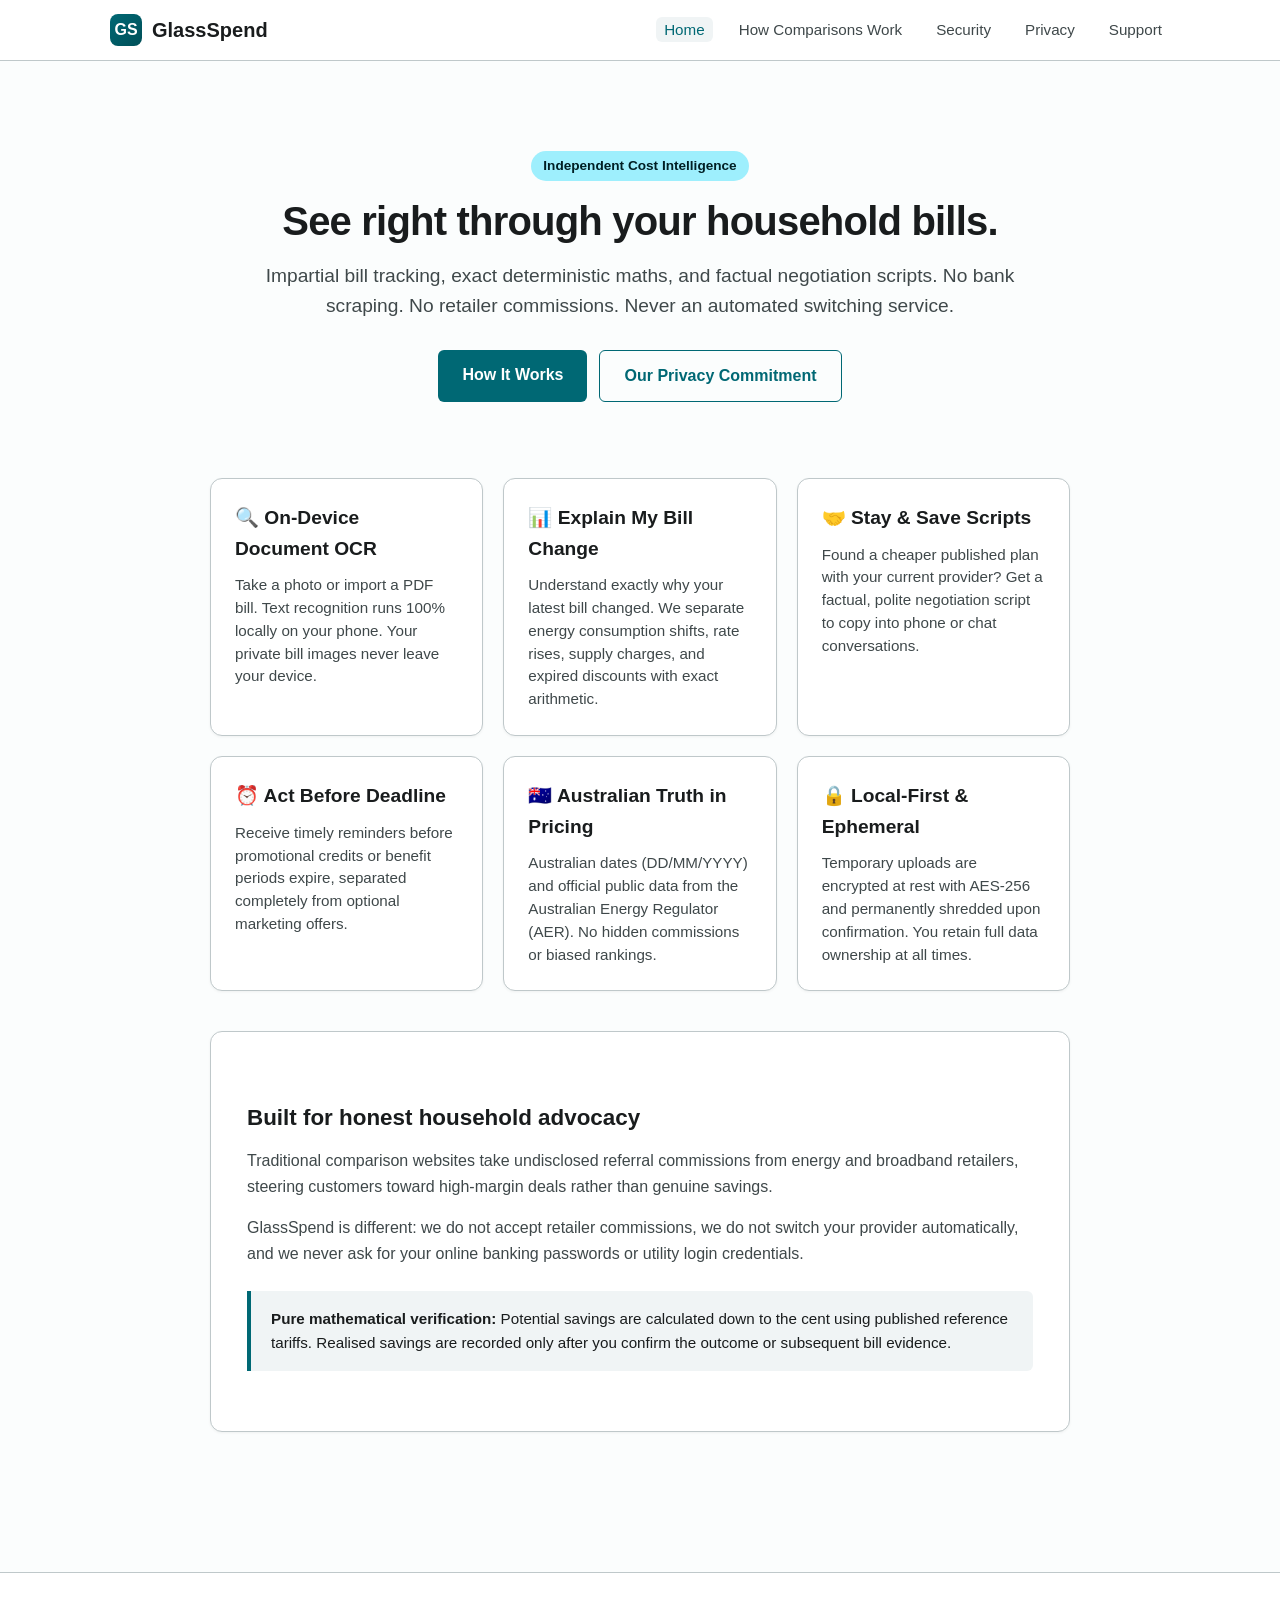
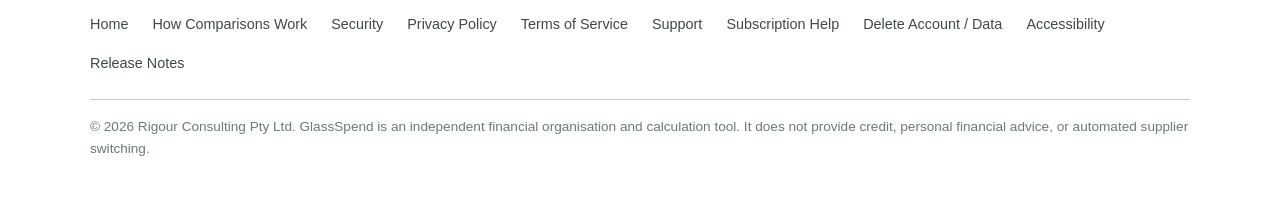
==== index.html @ 2379cb3d "feat(public): GlassSpend public information site initial deployment" ====
<!DOCTYPE html>
<html lang="en-AU">
<head>
  <meta charset="utf-8">
  <meta name="viewport" content="width=device-width, initial-scale=1.0">
  <title>GlassSpend — See right through your bills</title>
  <meta name="description" content="GlassSpend is an independent, household-first personal cost intelligence tool. Pure mathematical verification, on-device document processing, and zero retailer commissions.">
  <link rel="stylesheet" href="assets/css/style.css">
  <link rel="icon" type="image/svg+xml" href="assets/img/icon.svg">
</head>
<body>
  <header class="site-header">
    <div class="header-inner">
      <a href="index.html" class="brand-logo">
        <div class="brand-icon">GS</div>
        <span>GlassSpend</span>
      </a>
      <nav class="main-nav" aria-label="Main Navigation">
        <ul>
          <li><a href="index.html" class="active">Home</a></li>
          <li><a href="how-comparisons-work.html">How Comparisons Work</a></li>
          <li><a href="security.html">Security</a></li>
          <li><a href="privacy.html">Privacy</a></li>
          <li><a href="support.html">Support</a></li>
        </ul>
      </nav>
    </div>
  </header>

  <main class="site-main">
    <section class="hero">
      <span class="badge-tag">Independent Cost Intelligence</span>
      <h1>See right through your household bills.</h1>
      <p class="tagline">Impartial bill tracking, exact deterministic maths, and factual negotiation scripts. No bank scraping. No retailer commissions. Never an automated switching service.</p>
      <div style="display: flex; gap: 12px; justify-content: center; flex-wrap: wrap;">
        <a href="how-comparisons-work.html" class="btn">How It Works</a>
        <a href="privacy.html" class="btn btn-secondary">Our Privacy Commitment</a>
      </div>
    </section>

    <div class="cards-grid">
      <div class="card">
        <h3>🔍 On-Device Document OCR</h3>
        <p>Take a photo or import a PDF bill. Text recognition runs 100% locally on your phone. Your private bill images never leave your device.</p>
      </div>
      <div class="card">
        <h3>📊 Explain My Bill Change</h3>
        <p>Understand exactly why your latest bill changed. We separate energy consumption shifts, rate rises, supply charges, and expired discounts with exact arithmetic.</p>
      </div>
      <div class="card">
        <h3>🤝 Stay &amp; Save Scripts</h3>
        <p>Found a cheaper published plan with your current provider? Get a factual, polite negotiation script to copy into phone or chat conversations.</p>
      </div>
      <div class="card">
        <h3>⏰ Act Before Deadline</h3>
        <p>Receive timely reminders before promotional credits or benefit periods expire, separated completely from optional marketing offers.</p>
      </div>
      <div class="card">
        <h3>🇦🇺 Australian Truth in Pricing</h3>
        <p>Australian dates (DD/MM/YYYY) and official public data from the Australian Energy Regulator (AER). No hidden commissions or biased rankings.</p>
      </div>
      <div class="card">
        <h3>🔒 Local-First &amp; Ephemeral</h3>
        <p>Temporary uploads are encrypted at rest with AES-256 and permanently shredded upon confirmation. You retain full data ownership at all times.</p>
      </div>
    </div>

    <section class="content-section" style="margin-top: 40px;">
      <h2>Built for honest household advocacy</h2>
      <p>Traditional comparison websites take undisclosed referral commissions from energy and broadband retailers, steering customers toward high-margin deals rather than genuine savings.</p>
      <p>GlassSpend is different: we do not accept retailer commissions, we do not switch your provider automatically, and we never ask for your online banking passwords or utility login credentials.</p>
      <div class="callout">
        <p><strong>Pure mathematical verification:</strong> Potential savings are calculated down to the cent using published reference tariffs. Realised savings are recorded only after you confirm the outcome or subsequent bill evidence.</p>
      </div>
    </section>
  </main>

  <footer class="site-footer">
    <div class="footer-inner">
      <div class="footer-links">
        <a href="index.html">Home</a>
        <a href="how-comparisons-work.html">How Comparisons Work</a>
        <a href="security.html">Security</a>
        <a href="privacy.html">Privacy Policy</a>
        <a href="terms.html">Terms of Service</a>
        <a href="support.html">Support</a>
        <a href="subscription-help.html">Subscription Help</a>
        <a href="delete-data.html">Delete Account / Data</a>
        <a href="accessibility.html">Accessibility</a>
        <a href="release-notes.html">Release Notes</a>
      </div>
      <div class="footer-disclaimer">
        <p>&copy; 2026 Rigour Consulting Pty Ltd. GlassSpend is an independent financial organisation and calculation tool. It does not provide credit, personal financial advice, or automated supplier switching.</p>
      </div>
    </div>
  </footer>
</body>
</html>
---- assets/css/style.css ----
/* GlassSpend Public Information Site Stylesheet
   Designed for WCAG 2.1 AA accessibility, calm household finance aesthetics,
   and zero external runtime CDN dependencies.
*/

:root {
  --primary: #006874;
  --primary-hover: #004f58;
  --primary-container: #9eeffd;
  --on-primary-container: #001f24;
  --text-primary: #191c1d;
  --text-secondary: #3f484a;
  --text-tertiary: #6f797a;
  --bg-page: #fbfdfd;
  --bg-surface: #ffffff;
  --bg-subtle: #f0f4f5;
  --border-subtle: #bfc8ca;
  --border-focus: #006874;
  --success: #1b6d2e;
  --warning: #7d5700;
  --font-stack: -apple-system, BlinkMacSystemFont, "Segoe UI", Roboto, "Helvetica Neue", Arial, sans-serif;
  --radius-sm: 6px;
  --radius-md: 12px;
  --radius-lg: 16px;
  --shadow-sm: 0 1px 3px rgba(0, 0, 0, 0.05);
  --shadow-md: 0 4px 12px rgba(0, 0, 0, 0.08);
}

*, *::before, *::after {
  box-sizing: border-box;
  margin: 0;
  padding: 0;
}

body {
  font-family: var(--font-stack);
  background-color: var(--bg-page);
  color: var(--text-primary);
  line-height: 1.6;
  font-size: 16px;
  -webkit-font-smoothing: antialiased;
}

/* Header & Navigation */
header.site-header {
  background-color: var(--bg-surface);
  border-bottom: 1px solid var(--border-subtle);
  position: sticky;
  top: 0;
  z-index: 100;
}

.header-inner {
  max-width: 1100px;
  margin: 0 auto;
  padding: 14px 20px;
  display: flex;
  align-items: center;
  justify-content: space-between;
  flex-wrap: wrap;
  gap: 12px;
}

.brand-logo {
  display: flex;
  align-items: center;
  gap: 10px;
  text-decoration: none;
  color: var(--text-primary);
  font-weight: 700;
  font-size: 1.25rem;
}

.brand-icon {
  width: 32px;
  height: 32px;
  border-radius: 8px;
  background: linear-gradient(135deg, #006874, #004f58);
  display: flex;
  align-items: center;
  justify-content: center;
  color: white;
  font-weight: 800;
  font-size: 16px;
}

nav.main-nav ul {
  display: flex;
  list-style: none;
  gap: 18px;
  flex-wrap: wrap;
}

nav.main-nav a {
  text-decoration: none;
  color: var(--text-secondary);
  font-size: 0.95rem;
  font-weight: 500;
  padding: 4px 8px;
  border-radius: var(--radius-sm);
  transition: color 0.2s, background-color 0.2s;
}

nav.main-nav a:hover, nav.main-nav a.active {
  color: var(--primary);
  background-color: var(--bg-subtle);
}

/* Main Container */
main.site-main {
  max-width: 900px;
  margin: 0 auto;
  padding: 40px 20px 80px 20px;
}

/* Hero Section */
.hero {
  text-align: center;
  padding: 50px 0 40px 0;
  max-width: 760px;
  margin: 0 auto;
}

.hero h1 {
  font-size: 2.5rem;
  font-weight: 800;
  color: var(--text-primary);
  letter-spacing: -0.02em;
  line-height: 1.2;
  margin-bottom: 16px;
}

.hero p.tagline {
  font-size: 1.2rem;
  color: var(--text-secondary);
  margin-bottom: 28px;
}

.badge-tag {
  display: inline-block;
  background-color: var(--primary-container);
  color: var(--on-primary-container);
  font-size: 0.85rem;
  font-weight: 600;
  padding: 4px 12px;
  border-radius: 20px;
  margin-bottom: 16px;
}

/* Feature Cards Grid */
.cards-grid {
  display: grid;
  grid-template-columns: repeat(auto-fit, minmax(260px, 1fr));
  gap: 20px;
  margin: 36px 0;
}

.card {
  background-color: var(--bg-surface);
  border: 1px solid var(--border-subtle);
  border-radius: var(--radius-md);
  padding: 24px;
  box-shadow: var(--shadow-sm);
  transition: transform 0.2s, box-shadow 0.2s;
}

.card:hover {
  transform: translateY(-2px);
  box-shadow: var(--shadow-md);
}

.card h3 {
  font-size: 1.2rem;
  color: var(--text-primary);
  margin-bottom: 10px;
}

.card p {
  font-size: 0.95rem;
  color: var(--text-secondary);
  line-height: 1.5;
}

/* Prose & Legal Content */
.content-section {
  background-color: var(--bg-surface);
  border: 1px solid var(--border-subtle);
  border-radius: var(--radius-md);
  padding: 36px;
  box-shadow: var(--shadow-sm);
}

.content-section h1 {
  font-size: 2rem;
  margin-bottom: 12px;
}

.content-section p.subtitle {
  color: var(--text-tertiary);
  font-size: 0.95rem;
  margin-bottom: 24px;
  border-bottom: 1px solid var(--border-subtle);
  padding-bottom: 16px;
}

.content-section h2 {
  font-size: 1.4rem;
  margin-top: 32px;
  margin-bottom: 12px;
  color: var(--text-primary);
}

.content-section h3 {
  font-size: 1.15rem;
  margin-top: 20px;
  margin-bottom: 8px;
  color: var(--text-primary);
}

.content-section p, .content-section ul, .content-section ol {
  color: var(--text-secondary);
  margin-bottom: 16px;
}

.content-section ul, .content-section ol {
  padding-left: 24px;
}

.content-section li {
  margin-bottom: 6px;
}

/* Callout Box */
.callout {
  background-color: var(--bg-subtle);
  border-left: 4px solid var(--primary);
  padding: 16px 20px;
  border-radius: 0 var(--radius-sm) var(--radius-sm) 0;
  margin: 24px 0;
}

.callout p {
  margin: 0;
  color: var(--text-primary);
  font-size: 0.95rem;
}

/* Buttons */
.btn {
  display: inline-block;
  background-color: var(--primary);
  color: white;
  padding: 12px 24px;
  border-radius: var(--radius-sm);
  text-decoration: none;
  font-weight: 600;
  font-size: 1rem;
  transition: background-color 0.2s;
  border: none;
  cursor: pointer;
}

.btn:hover {
  background-color: var(--primary-hover);
}

.btn-secondary {
  background-color: transparent;
  color: var(--primary);
  border: 1px solid var(--primary);
}

.btn-secondary:hover {
  background-color: var(--bg-subtle);
}

/* Footer */
footer.site-footer {
  background-color: var(--bg-surface);
  border-top: 1px solid var(--border-subtle);
  padding: 40px 20px;
  margin-top: 60px;
}

.footer-inner {
  max-width: 1100px;
  margin: 0 auto;
  display: flex;
  flex-direction: column;
  gap: 24px;
}

.footer-links {
  display: flex;
  flex-wrap: wrap;
  gap: 16px 24px;
}

.footer-links a {
  text-decoration: none;
  color: var(--text-secondary);
  font-size: 0.9rem;
}

.footer-links a:hover {
  color: var(--primary);
}

.footer-disclaimer {
  font-size: 0.85rem;
  color: var(--text-tertiary);
  border-top: 1px solid var(--border-subtle);
  padding-top: 16px;
}

/* Responsive adjustments */
@media (max-width: 640px) {
  .hero h1 {
    font-size: 1.9rem;
  }
  .content-section {
    padding: 20px;
  }
}
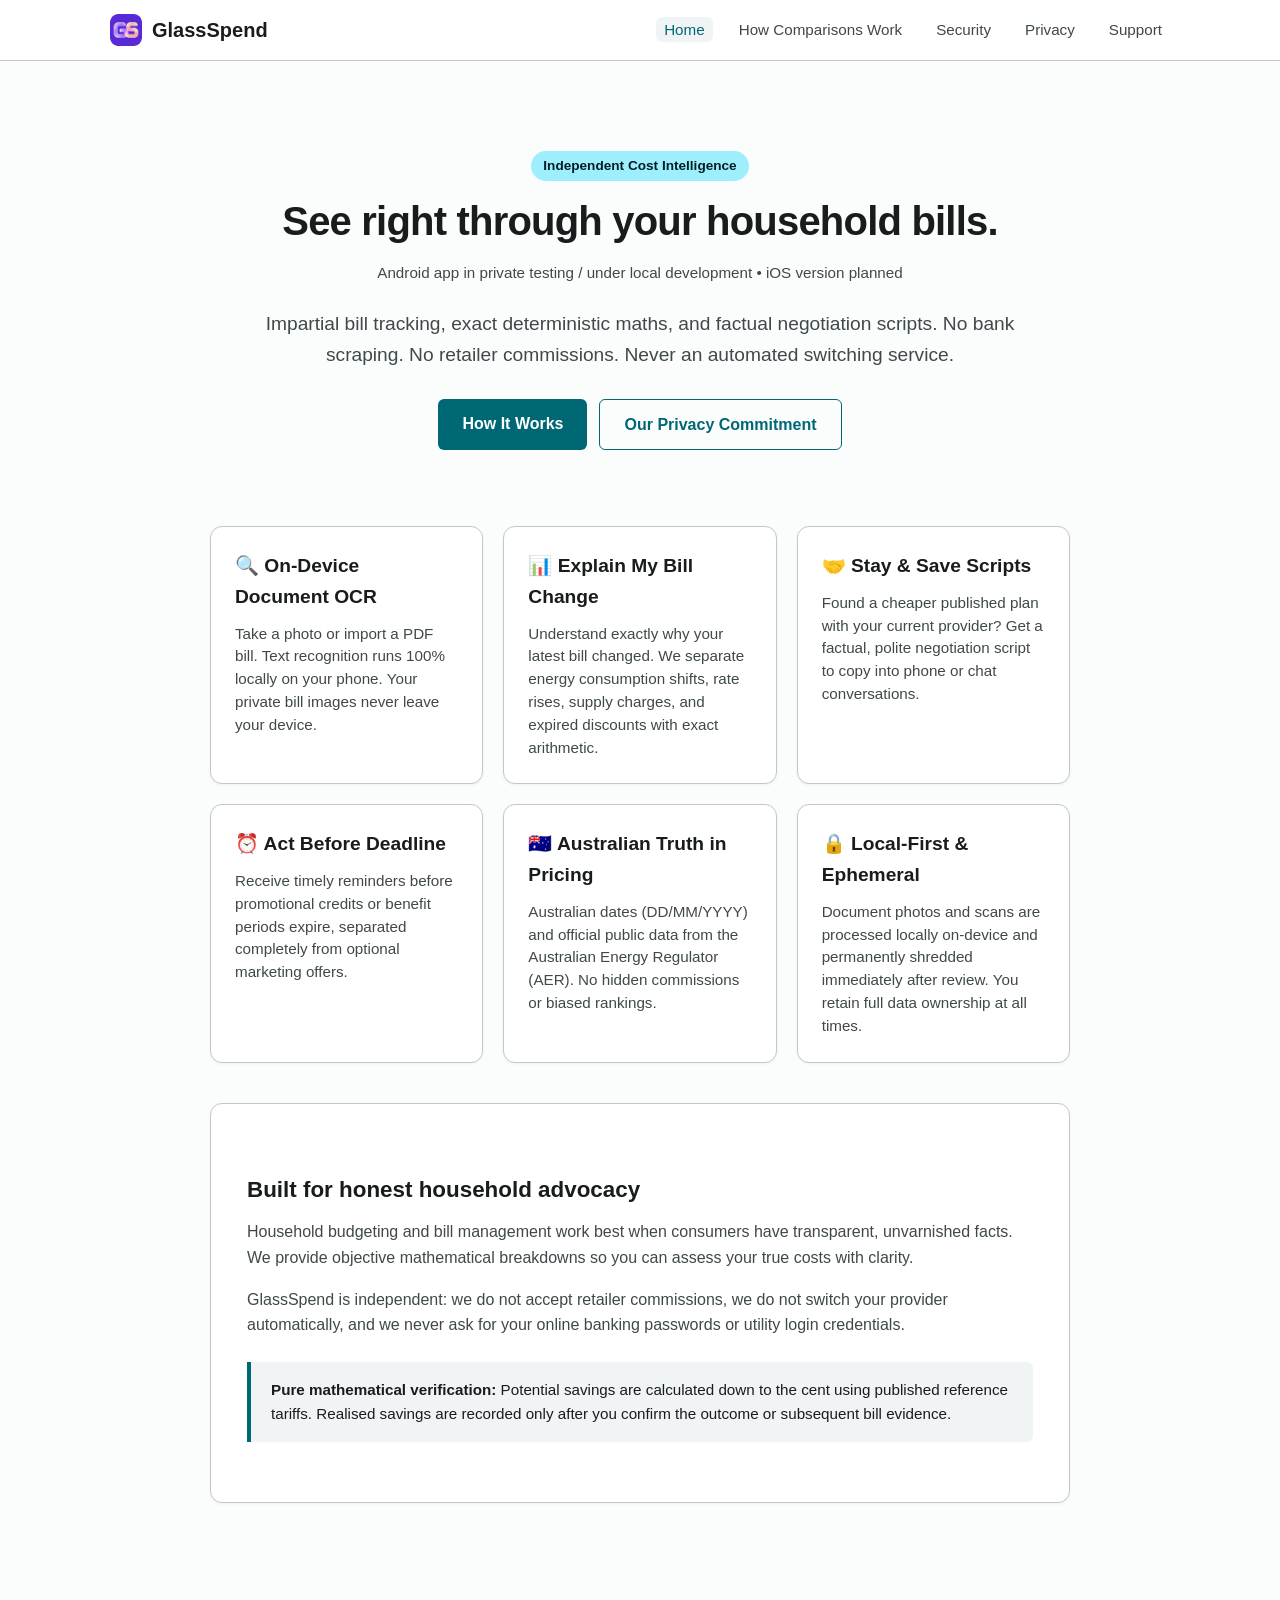
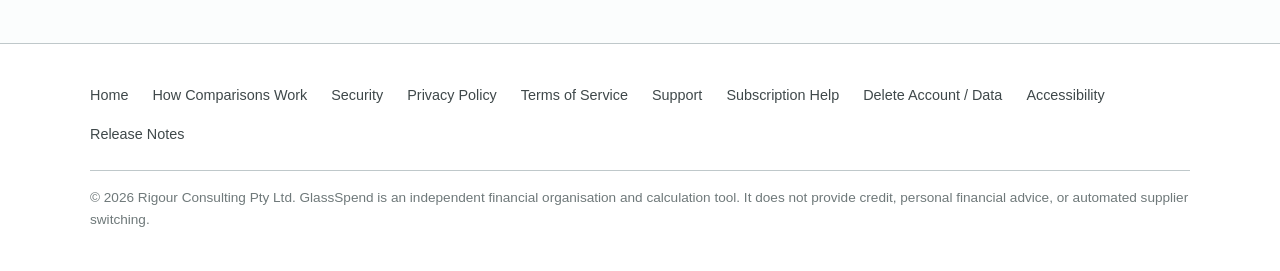
==== commit 78dbbd89: "feat(website): apply official brand icon, truth in pricing proposals, and local on-device privacy qu" ====
--- a/index.html
+++ b/index.html
@@ -12,7 +12,7 @@
   <header class="site-header">
     <div class="header-inner">
       <a href="index.html" class="brand-logo">
-        <div class="brand-icon">GS</div>
+        <img src="assets/img/glassspend_icon.png" alt="GlassSpend Logo">
         <span>GlassSpend</span>
       </a>
       <nav class="main-nav" aria-label="Main Navigation">
@@ -31,6 +31,7 @@
     <section class="hero">
       <span class="badge-tag">Independent Cost Intelligence</span>
       <h1>See right through your household bills.</h1>
+      <p class="subtitle" style="font-size: 0.95rem; color: var(--text-secondary); margin-bottom: 1.5rem;">Android app in private testing / under local development &bull; iOS version planned</p>
       <p class="tagline">Impartial bill tracking, exact deterministic maths, and factual negotiation scripts. No bank scraping. No retailer commissions. Never an automated switching service.</p>
       <div style="display: flex; gap: 12px; justify-content: center; flex-wrap: wrap;">
         <a href="how-comparisons-work.html" class="btn">How It Works</a>
@@ -61,14 +62,14 @@
       </div>
       <div class="card">
         <h3>🔒 Local-First &amp; Ephemeral</h3>
-        <p>Temporary uploads are encrypted at rest with AES-256 and permanently shredded upon confirmation. You retain full data ownership at all times.</p>
+        <p>Document photos and scans are processed locally on-device and permanently shredded immediately after review. You retain full data ownership at all times.</p>
       </div>
     </div>
 
     <section class="content-section" style="margin-top: 40px;">
       <h2>Built for honest household advocacy</h2>
-      <p>Traditional comparison websites take undisclosed referral commissions from energy and broadband retailers, steering customers toward high-margin deals rather than genuine savings.</p>
-      <p>GlassSpend is different: we do not accept retailer commissions, we do not switch your provider automatically, and we never ask for your online banking passwords or utility login credentials.</p>
+      <p>Household budgeting and bill management work best when consumers have transparent, unvarnished facts. We provide objective mathematical breakdowns so you can assess your true costs with clarity.</p>
+      <p>GlassSpend is independent: we do not accept retailer commissions, we do not switch your provider automatically, and we never ask for your online banking passwords or utility login credentials.</p>
       <div class="callout">
         <p><strong>Pure mathematical verification:</strong> Potential savings are calculated down to the cent using published reference tariffs. Realised savings are recorded only after you confirm the outcome or subsequent bill evidence.</p>
       </div>
--- a/assets/css/style.css
+++ b/assets/css/style.css
@@ -71,6 +71,13 @@
   font-size: 1.25rem;
 }
 
+.brand-logo img {
+  width: 32px;
+  height: 32px;
+  border-radius: 8px;
+  display: block;
+}
+
 .brand-icon {
   width: 32px;
   height: 32px;
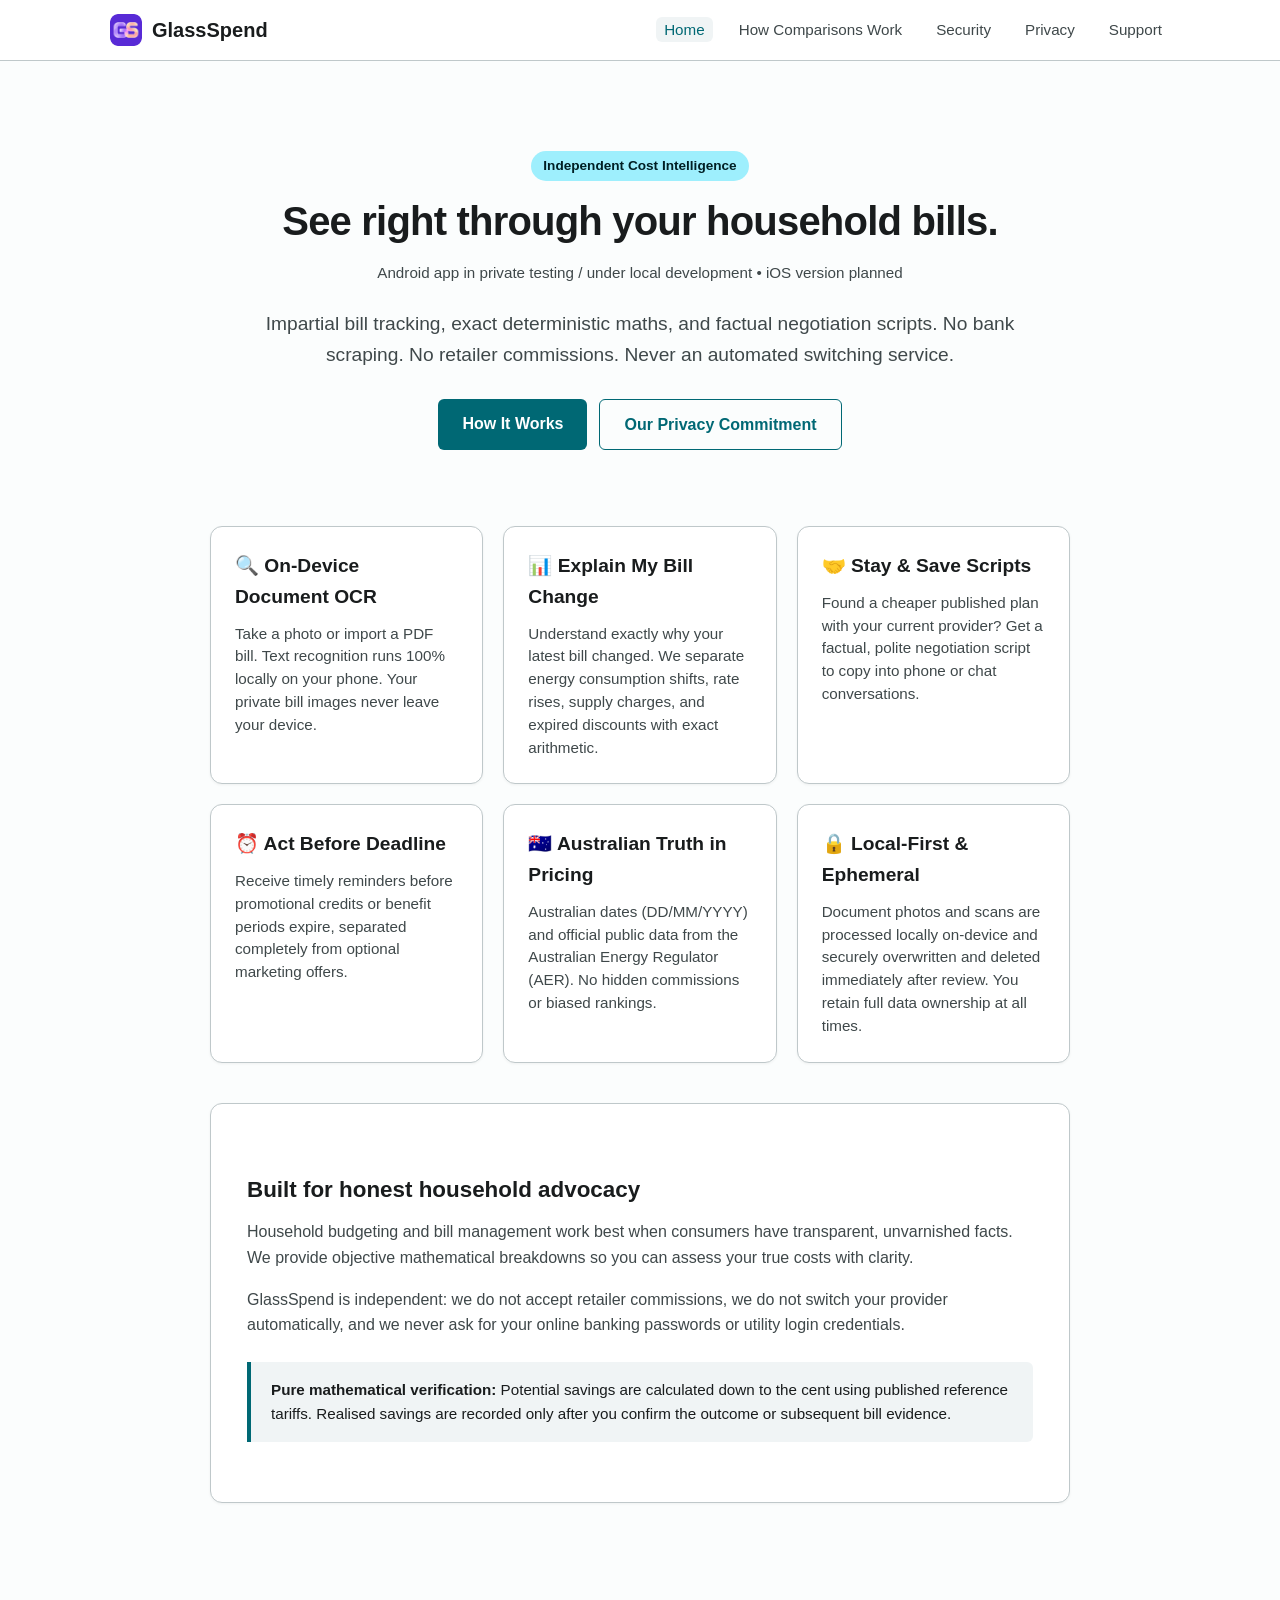
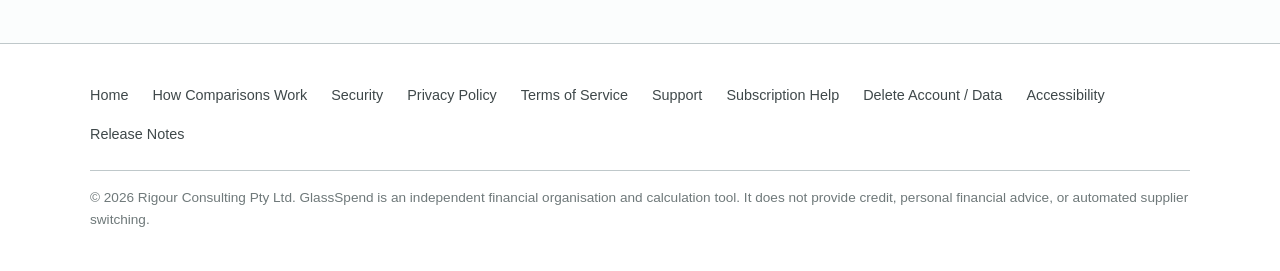
==== commit bc2e913b: "Qualify transport security and accurately describe overwrite-and-deletion routine" ====
--- a/index.html
+++ b/index.html
@@ -62,7 +62,7 @@
       </div>
       <div class="card">
         <h3>🔒 Local-First &amp; Ephemeral</h3>
-        <p>Document photos and scans are processed locally on-device and permanently shredded immediately after review. You retain full data ownership at all times.</p>
+        <p>Document photos and scans are processed locally on-device and securely overwritten and deleted immediately after review. You retain full data ownership at all times.</p>
       </div>
     </div>
 
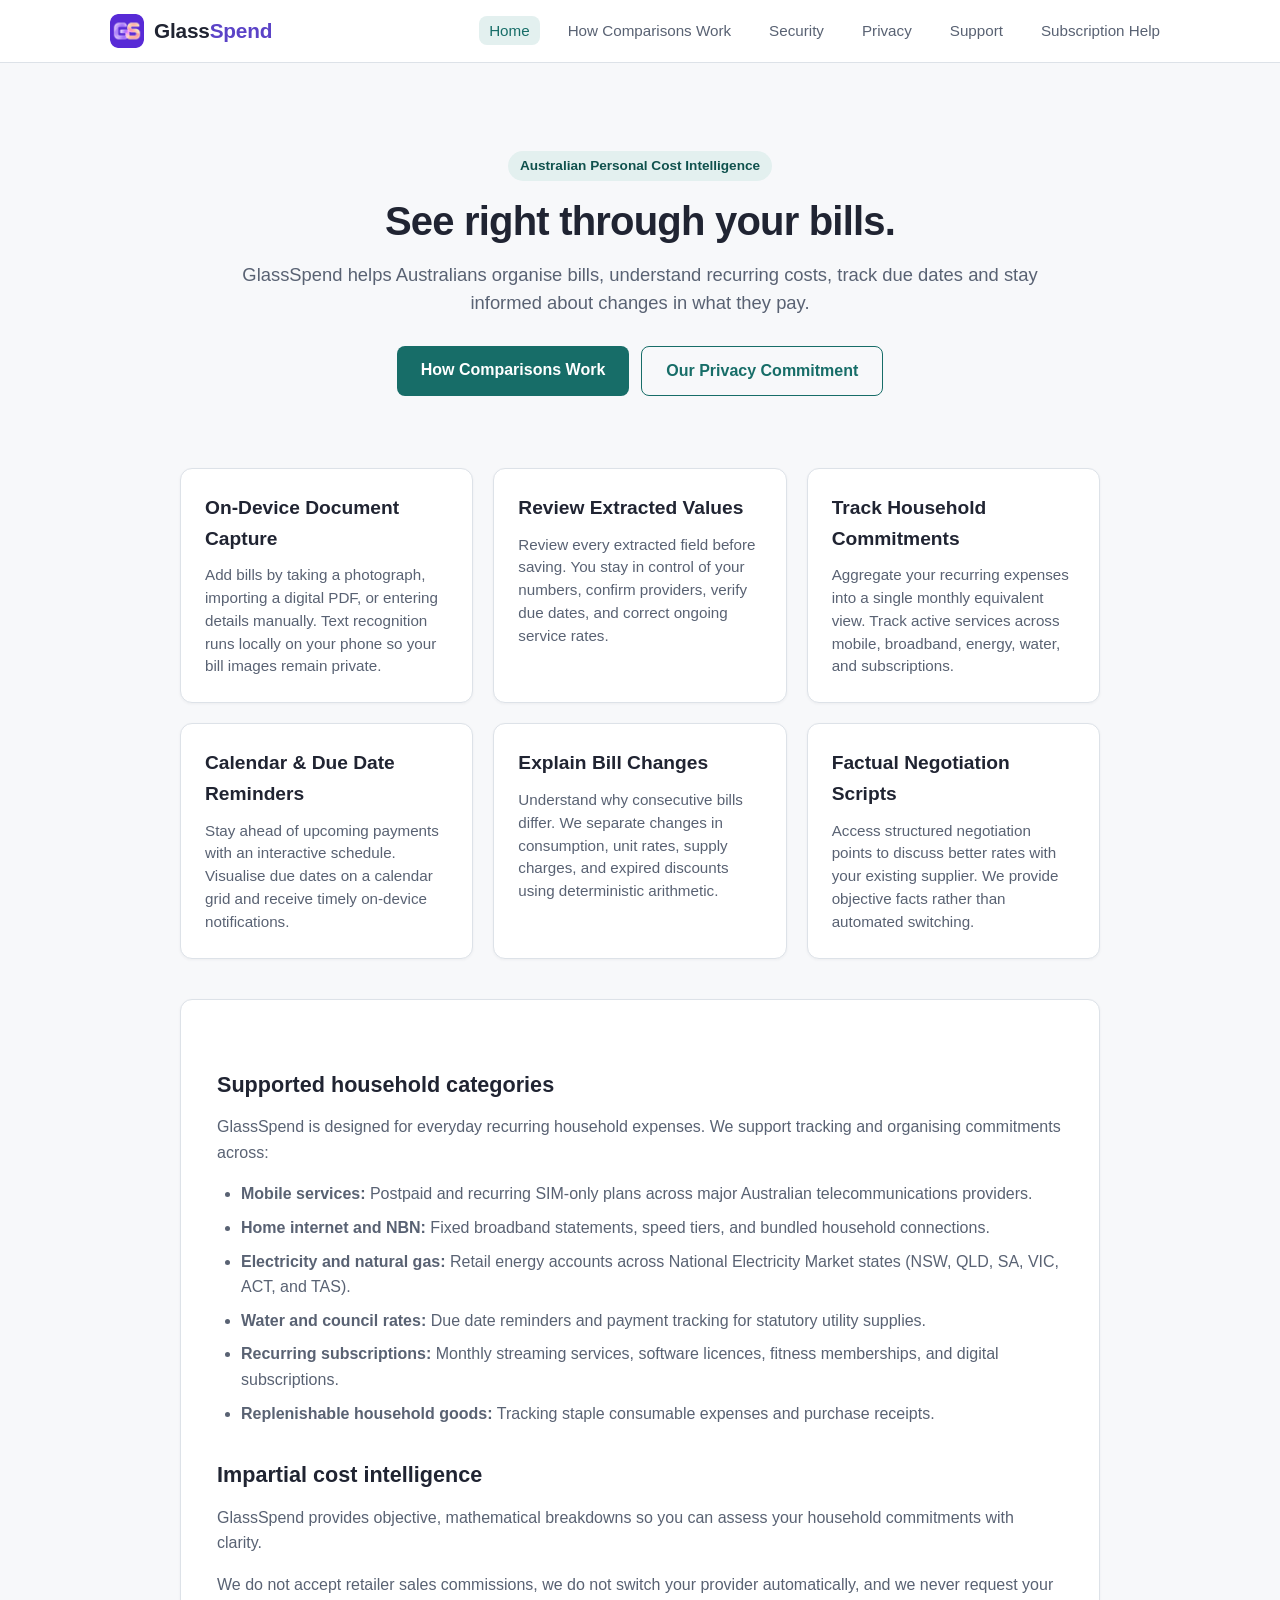
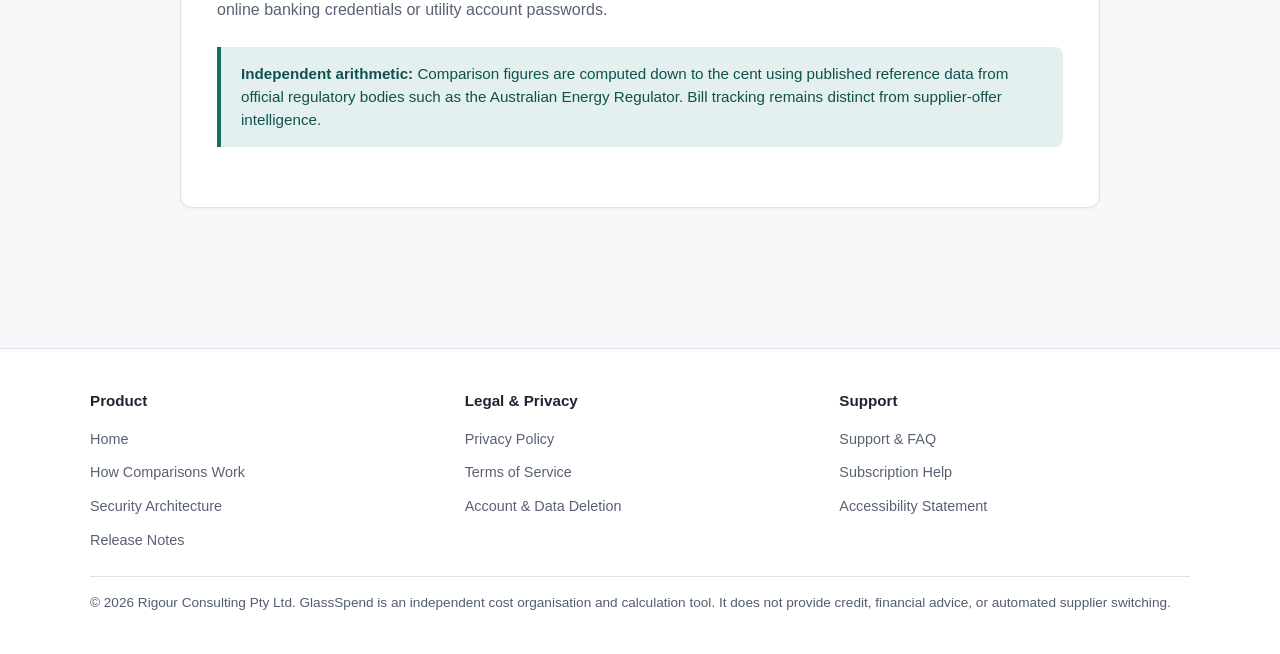
==== commit 8c73b051: "feat(public): finalise Australian English editorial, GlassSpend Pro standardisation, WCAG 2.2 access" ====
--- a/index.html
+++ b/index.html
@@ -3,25 +3,27 @@
 <head>
   <meta charset="utf-8">
   <meta name="viewport" content="width=device-width, initial-scale=1.0">
-  <title>GlassSpend — See right through your bills</title>
-  <meta name="description" content="GlassSpend is an independent, household-first personal cost intelligence tool. Pure mathematical verification, on-device document processing, and zero retailer commissions.">
+  <title>GlassSpend | See right through your bills</title>
+  <meta name="description" content="GlassSpend helps Australians organise bills, understand recurring costs, track due dates and stay informed about changes in what they pay.">
+  <link rel="canonical" href="https://rigourconsulting.github.io/glassspend-public/">
   <link rel="stylesheet" href="assets/css/style.css">
-  <link rel="icon" type="image/svg+xml" href="assets/img/icon.svg">
+  <link rel="icon" type="image/png" href="assets/img/glassspend_icon.png">
 </head>
 <body>
   <header class="site-header">
     <div class="header-inner">
-      <a href="index.html" class="brand-logo">
-        <img src="assets/img/glassspend_icon.png" alt="GlassSpend Logo">
-        <span>GlassSpend</span>
+      <a href="index.html" class="brand-logo" aria-label="GlassSpend Home">
+        <img src="assets/img/glassspend_icon.png" alt="GlassSpend icon">
+        <span class="brand-name"><span class="brand-glass">Glass</span><span class="brand-spend">Spend</span></span>
       </a>
-      <nav class="main-nav" aria-label="Main Navigation">
+      <nav class="main-nav" aria-label="Main navigation">
         <ul>
           <li><a href="index.html" class="active">Home</a></li>
           <li><a href="how-comparisons-work.html">How Comparisons Work</a></li>
           <li><a href="security.html">Security</a></li>
           <li><a href="privacy.html">Privacy</a></li>
           <li><a href="support.html">Support</a></li>
+          <li><a href="subscription-help.html">Subscription Help</a></li>
         </ul>
       </nav>
     </div>
@@ -29,69 +31,94 @@
 
   <main class="site-main">
     <section class="hero">
-      <span class="badge-tag">Independent Cost Intelligence</span>
-      <h1>See right through your household bills.</h1>
-      <p class="subtitle" style="font-size: 0.95rem; color: var(--text-secondary); margin-bottom: 1.5rem;">Android app in private testing / under local development &bull; iOS version planned</p>
-      <p class="tagline">Impartial bill tracking, exact deterministic maths, and factual negotiation scripts. No bank scraping. No retailer commissions. Never an automated switching service.</p>
+      <span class="badge-tag">Australian Personal Cost Intelligence</span>
+      <h1>See right through your bills.</h1>
+      <p class="tagline">GlassSpend helps Australians organise bills, understand recurring costs, track due dates and stay informed about changes in what they pay.</p>
       <div style="display: flex; gap: 12px; justify-content: center; flex-wrap: wrap;">
-        <a href="how-comparisons-work.html" class="btn">How It Works</a>
+        <a href="how-comparisons-work.html" class="btn">How Comparisons Work</a>
         <a href="privacy.html" class="btn btn-secondary">Our Privacy Commitment</a>
       </div>
     </section>
 
     <div class="cards-grid">
       <div class="card">
-        <h3>🔍 On-Device Document OCR</h3>
-        <p>Take a photo or import a PDF bill. Text recognition runs 100% locally on your phone. Your private bill images never leave your device.</p>
+        <h3>On-Device Document Capture</h3>
+        <p>Add bills by taking a photograph, importing a digital PDF, or entering details manually. Text recognition runs locally on your phone so your bill images remain private.</p>
       </div>
       <div class="card">
-        <h3>📊 Explain My Bill Change</h3>
-        <p>Understand exactly why your latest bill changed. We separate energy consumption shifts, rate rises, supply charges, and expired discounts with exact arithmetic.</p>
+        <h3>Review Extracted Values</h3>
+        <p>Review every extracted field before saving. You stay in control of your numbers, confirm providers, verify due dates, and correct ongoing service rates.</p>
       </div>
       <div class="card">
-        <h3>🤝 Stay &amp; Save Scripts</h3>
-        <p>Found a cheaper published plan with your current provider? Get a factual, polite negotiation script to copy into phone or chat conversations.</p>
+        <h3>Track Household Commitments</h3>
+        <p>Aggregate your recurring expenses into a single monthly equivalent view. Track active services across mobile, broadband, energy, water, and subscriptions.</p>
       </div>
       <div class="card">
-        <h3>⏰ Act Before Deadline</h3>
-        <p>Receive timely reminders before promotional credits or benefit periods expire, separated completely from optional marketing offers.</p>
+        <h3>Calendar &amp; Due Date Reminders</h3>
+        <p>Stay ahead of upcoming payments with an interactive schedule. Visualise due dates on a calendar grid and receive timely on-device notifications.</p>
       </div>
       <div class="card">
-        <h3>🇦🇺 Australian Truth in Pricing</h3>
-        <p>Australian dates (DD/MM/YYYY) and official public data from the Australian Energy Regulator (AER). No hidden commissions or biased rankings.</p>
+        <h3>Explain Bill Changes</h3>
+        <p>Understand why consecutive bills differ. We separate changes in consumption, unit rates, supply charges, and expired discounts using deterministic arithmetic.</p>
       </div>
       <div class="card">
-        <h3>🔒 Local-First &amp; Ephemeral</h3>
-        <p>Document photos and scans are processed locally on-device and securely overwritten and deleted immediately after review. You retain full data ownership at all times.</p>
+        <h3>Factual Negotiation Scripts</h3>
+        <p>Access structured negotiation points to discuss better rates with your existing supplier. We provide objective facts rather than automated switching.</p>
       </div>
     </div>
 
     <section class="content-section" style="margin-top: 40px;">
-      <h2>Built for honest household advocacy</h2>
-      <p>Household budgeting and bill management work best when consumers have transparent, unvarnished facts. We provide objective mathematical breakdowns so you can assess your true costs with clarity.</p>
-      <p>GlassSpend is independent: we do not accept retailer commissions, we do not switch your provider automatically, and we never ask for your online banking passwords or utility login credentials.</p>
+      <h2>Supported household categories</h2>
+      <p>GlassSpend is designed for everyday recurring household expenses. We support tracking and organising commitments across:</p>
+      <ul>
+        <li><strong>Mobile services:</strong> Postpaid and recurring SIM-only plans across major Australian telecommunications providers.</li>
+        <li><strong>Home internet and NBN:</strong> Fixed broadband statements, speed tiers, and bundled household connections.</li>
+        <li><strong>Electricity and natural gas:</strong> Retail energy accounts across National Electricity Market states (NSW, QLD, SA, VIC, ACT, and TAS).</li>
+        <li><strong>Water and council rates:</strong> Due date reminders and payment tracking for statutory utility supplies.</li>
+        <li><strong>Recurring subscriptions:</strong> Monthly streaming services, software licences, fitness memberships, and digital subscriptions.</li>
+        <li><strong>Replenishable household goods:</strong> Tracking staple consumable expenses and purchase receipts.</li>
+      </ul>
+
+      <h2>Impartial cost intelligence</h2>
+      <p>GlassSpend provides objective, mathematical breakdowns so you can assess your household commitments with clarity.</p>
+      <p>We do not accept retailer sales commissions, we do not switch your provider automatically, and we never request your online banking credentials or utility account passwords.</p>
       <div class="callout">
-        <p><strong>Pure mathematical verification:</strong> Potential savings are calculated down to the cent using published reference tariffs. Realised savings are recorded only after you confirm the outcome or subsequent bill evidence.</p>
+        <p><strong>Independent arithmetic:</strong> Comparison figures are computed down to the cent using published reference data from official regulatory bodies such as the Australian Energy Regulator. Bill tracking remains distinct from supplier-offer intelligence.</p>
       </div>
     </section>
   </main>
 
   <footer class="site-footer">
     <div class="footer-inner">
-      <div class="footer-links">
-        <a href="index.html">Home</a>
-        <a href="how-comparisons-work.html">How Comparisons Work</a>
-        <a href="security.html">Security</a>
-        <a href="privacy.html">Privacy Policy</a>
-        <a href="terms.html">Terms of Service</a>
-        <a href="support.html">Support</a>
-        <a href="subscription-help.html">Subscription Help</a>
-        <a href="delete-data.html">Delete Account / Data</a>
-        <a href="accessibility.html">Accessibility</a>
-        <a href="release-notes.html">Release Notes</a>
+      <div class="footer-nav-grid">
+        <div class="footer-col">
+          <h4>Product</h4>
+          <ul>
+            <li><a href="index.html">Home</a></li>
+            <li><a href="how-comparisons-work.html">How Comparisons Work</a></li>
+            <li><a href="security.html">Security Architecture</a></li>
+            <li><a href="release-notes.html">Release Notes</a></li>
+          </ul>
+        </div>
+        <div class="footer-col">
+          <h4>Legal &amp; Privacy</h4>
+          <ul>
+            <li><a href="privacy.html">Privacy Policy</a></li>
+            <li><a href="terms.html">Terms of Service</a></li>
+            <li><a href="delete-data.html">Account &amp; Data Deletion</a></li>
+          </ul>
+        </div>
+        <div class="footer-col">
+          <h4>Support</h4>
+          <ul>
+            <li><a href="support.html">Support &amp; FAQ</a></li>
+            <li><a href="subscription-help.html">Subscription Help</a></li>
+            <li><a href="accessibility.html">Accessibility Statement</a></li>
+          </ul>
+        </div>
       </div>
       <div class="footer-disclaimer">
-        <p>&copy; 2026 Rigour Consulting Pty Ltd. GlassSpend is an independent financial organisation and calculation tool. It does not provide credit, personal financial advice, or automated supplier switching.</p>
+        <p>&copy; 2026 Rigour Consulting Pty Ltd. GlassSpend is an independent cost organisation and calculation tool. It does not provide credit, financial advice, or automated supplier switching.</p>
       </div>
     </div>
   </footer>
--- a/assets/css/style.css
+++ b/assets/css/style.css
@@ -1,29 +1,33 @@
 /* GlassSpend Public Information Site Stylesheet
-   Designed for WCAG 2.1 AA accessibility, calm household finance aesthetics,
+   Designed for WCAG 2.2 AA and AAA accessibility, calm Australian household finance aesthetics,
    and zero external runtime CDN dependencies.
 */
 
 :root {
-  --primary: #006874;
-  --primary-hover: #004f58;
-  --primary-container: #9eeffd;
-  --on-primary-container: #001f24;
-  --text-primary: #191c1d;
-  --text-secondary: #3f484a;
-  --text-tertiary: #6f797a;
-  --bg-page: #fbfdfd;
-  --bg-surface: #ffffff;
-  --bg-subtle: #f0f4f5;
-  --border-subtle: #bfc8ca;
-  --border-focus: #006874;
-  --success: #1b6d2e;
-  --warning: #7d5700;
+  --primary: #176D68;
+  --primary-hover: #0F514D;
+  --primary-container: #E3F0EF;
+  --on-primary-container: #0F514D;
+  --brand-violet: #5B43C7;
+  --brand-violet-container: #EEE9FA;
+  --on-brand-violet-container: #38239C;
+  --text-primary: #202432;
+  --text-secondary: #596273;
+  --text-tertiary: #525D6E;
+  --bg-page: #F7F8FA;
+  --bg-surface: #FFFFFF;
+  --bg-subtle: #EEF2F6;
+  --border-subtle: #DDE2E8;
+  --border-focus: #176D68;
+  --success: #1B6E47;
+  --warning: #9A5B00;
+  --error: #BA1A1A;
   --font-stack: -apple-system, BlinkMacSystemFont, "Segoe UI", Roboto, "Helvetica Neue", Arial, sans-serif;
-  --radius-sm: 6px;
+  --radius-sm: 8px;
   --radius-md: 12px;
   --radius-lg: 16px;
-  --shadow-sm: 0 1px 3px rgba(0, 0, 0, 0.05);
-  --shadow-md: 0 4px 12px rgba(0, 0, 0, 0.08);
+  --shadow-sm: 0 1px 3px rgba(32, 36, 50, 0.05);
+  --shadow-md: 0 4px 12px rgba(32, 36, 50, 0.08);
 }
 
 *, *::before, *::after {
@@ -39,6 +43,13 @@
   line-height: 1.6;
   font-size: 16px;
   -webkit-font-smoothing: antialiased;
+}
+
+/* Accessible focus styling */
+a:focus-visible, button:focus-visible {
+  outline: 2px solid var(--border-focus);
+  outline-offset: 2px;
+  border-radius: var(--radius-sm);
 }
 
 /* Header & Navigation */
@@ -66,36 +77,33 @@
   align-items: center;
   gap: 10px;
   text-decoration: none;
-  color: var(--text-primary);
-  font-weight: 700;
-  font-size: 1.25rem;
+  font-size: 1.3rem;
+  letter-spacing: -0.01em;
 }
 
 .brand-logo img {
-  width: 32px;
-  height: 32px;
+  width: 34px;
+  height: 34px;
   border-radius: 8px;
   display: block;
 }
 
-.brand-icon {
-  width: 32px;
-  height: 32px;
-  border-radius: 8px;
-  background: linear-gradient(135deg, #006874, #004f58);
-  display: flex;
-  align-items: center;
-  justify-content: center;
-  color: white;
+.brand-glass {
+  color: var(--text-primary);
   font-weight: 800;
-  font-size: 16px;
+}
+
+.brand-spend {
+  color: var(--brand-violet);
+  font-weight: 800;
 }
 
 nav.main-nav ul {
   display: flex;
   list-style: none;
-  gap: 18px;
+  gap: 12px 18px;
   flex-wrap: wrap;
+  align-items: center;
 }
 
 nav.main-nav a {
@@ -103,19 +111,19 @@
   color: var(--text-secondary);
   font-size: 0.95rem;
   font-weight: 500;
-  padding: 4px 8px;
+  padding: 6px 10px;
   border-radius: var(--radius-sm);
-  transition: color 0.2s, background-color 0.2s;
+  transition: color 0.15s, background-color 0.15s;
 }
 
 nav.main-nav a:hover, nav.main-nav a.active {
   color: var(--primary);
-  background-color: var(--bg-subtle);
+  background-color: var(--primary-container);
 }
 
 /* Main Container */
 main.site-main {
-  max-width: 900px;
+  max-width: 960px;
   margin: 0 auto;
   padding: 40px 20px 80px 20px;
 }
@@ -123,8 +131,8 @@
 /* Hero Section */
 .hero {
   text-align: center;
-  padding: 50px 0 40px 0;
-  max-width: 760px;
+  padding: 48px 0 36px 0;
+  max-width: 800px;
   margin: 0 auto;
 }
 
@@ -138,9 +146,10 @@
 }
 
 .hero p.tagline {
-  font-size: 1.2rem;
+  font-size: 1.15rem;
   color: var(--text-secondary);
   margin-bottom: 28px;
+  line-height: 1.55;
 }
 
 .badge-tag {
@@ -157,7 +166,7 @@
 /* Feature Cards Grid */
 .cards-grid {
   display: grid;
-  grid-template-columns: repeat(auto-fit, minmax(260px, 1fr));
+  grid-template-columns: repeat(auto-fit, minmax(280px, 1fr));
   gap: 20px;
   margin: 36px 0;
 }
@@ -200,6 +209,8 @@
 .content-section h1 {
   font-size: 2rem;
   margin-bottom: 12px;
+  color: var(--text-primary);
+  letter-spacing: -0.01em;
 }
 
 .content-section p.subtitle {
@@ -211,14 +222,14 @@
 }
 
 .content-section h2 {
-  font-size: 1.4rem;
+  font-size: 1.35rem;
   margin-top: 32px;
   margin-bottom: 12px;
   color: var(--text-primary);
 }
 
 .content-section h3 {
-  font-size: 1.15rem;
+  font-size: 1.1rem;
   margin-top: 20px;
   margin-bottom: 8px;
   color: var(--text-primary);
@@ -234,12 +245,12 @@
 }
 
 .content-section li {
-  margin-bottom: 6px;
+  margin-bottom: 8px;
 }
 
 /* Callout Box */
 .callout {
-  background-color: var(--bg-subtle);
+  background-color: var(--primary-container);
   border-left: 4px solid var(--primary);
   padding: 16px 20px;
   border-radius: 0 var(--radius-sm) var(--radius-sm) 0;
@@ -248,8 +259,9 @@
 
 .callout p {
   margin: 0;
-  color: var(--text-primary);
-  font-size: 0.95rem;
+  color: var(--on-primary-container);
+  font-size: 0.95rem;
+  line-height: 1.5;
 }
 
 /* Buttons */
@@ -265,6 +277,8 @@
   transition: background-color 0.2s;
   border: none;
   cursor: pointer;
+  min-height: 48px;
+  line-height: 24px;
 }
 
 .btn:hover {
@@ -278,7 +292,38 @@
 }
 
 .btn-secondary:hover {
+  background-color: var(--primary-container);
+}
+
+/* Responsive Table */
+.table-responsive {
+  width: 100%;
+  overflow-x: auto;
+  margin: 20px 0;
+  border: 1px solid var(--border-subtle);
+  border-radius: var(--radius-sm);
+}
+
+table {
+  width: 100%;
+  border-collapse: collapse;
+  text-align: left;
+  font-size: 0.95rem;
+}
+
+th, td {
+  padding: 12px 16px;
+  border-bottom: 1px solid var(--border-subtle);
+}
+
+th {
   background-color: var(--bg-subtle);
+  color: var(--text-primary);
+  font-weight: 600;
+}
+
+tr:last-child td {
+  border-bottom: none;
 }
 
 /* Footer */
@@ -297,19 +342,34 @@
   gap: 24px;
 }
 
-.footer-links {
+.footer-nav-grid {
+  display: grid;
+  grid-template-columns: repeat(auto-fit, minmax(200px, 1fr));
+  gap: 24px;
+}
+
+.footer-col h4 {
+  font-size: 0.95rem;
+  color: var(--text-primary);
+  margin-bottom: 12px;
+  font-weight: 700;
+}
+
+.footer-col ul {
+  list-style: none;
   display: flex;
-  flex-wrap: wrap;
-  gap: 16px 24px;
-}
-
-.footer-links a {
+  flex-direction: column;
+  gap: 8px;
+}
+
+.footer-col a {
   text-decoration: none;
   color: var(--text-secondary);
   font-size: 0.9rem;
-}
-
-.footer-links a:hover {
+  transition: color 0.15s;
+}
+
+.footer-col a:hover {
   color: var(--primary);
 }
 
@@ -318,14 +378,34 @@
   color: var(--text-tertiary);
   border-top: 1px solid var(--border-subtle);
   padding-top: 16px;
+  line-height: 1.5;
 }
 
 /* Responsive adjustments */
-@media (max-width: 640px) {
+@media (max-width: 768px) {
   .hero h1 {
-    font-size: 1.9rem;
+    font-size: 2.1rem;
   }
   .content-section {
-    padding: 20px;
-  }
-}
+    padding: 24px 18px;
+  }
+  .header-inner {
+    flex-direction: column;
+    align-items: flex-start;
+  }
+  nav.main-nav ul {
+    gap: 8px 12px;
+  }
+}
+
+@media (max-width: 480px) {
+  .hero h1 {
+    font-size: 1.85rem;
+  }
+  .hero p.tagline {
+    font-size: 1.05rem;
+  }
+  .cards-grid {
+    grid-template-columns: 1fr;
+  }
+}
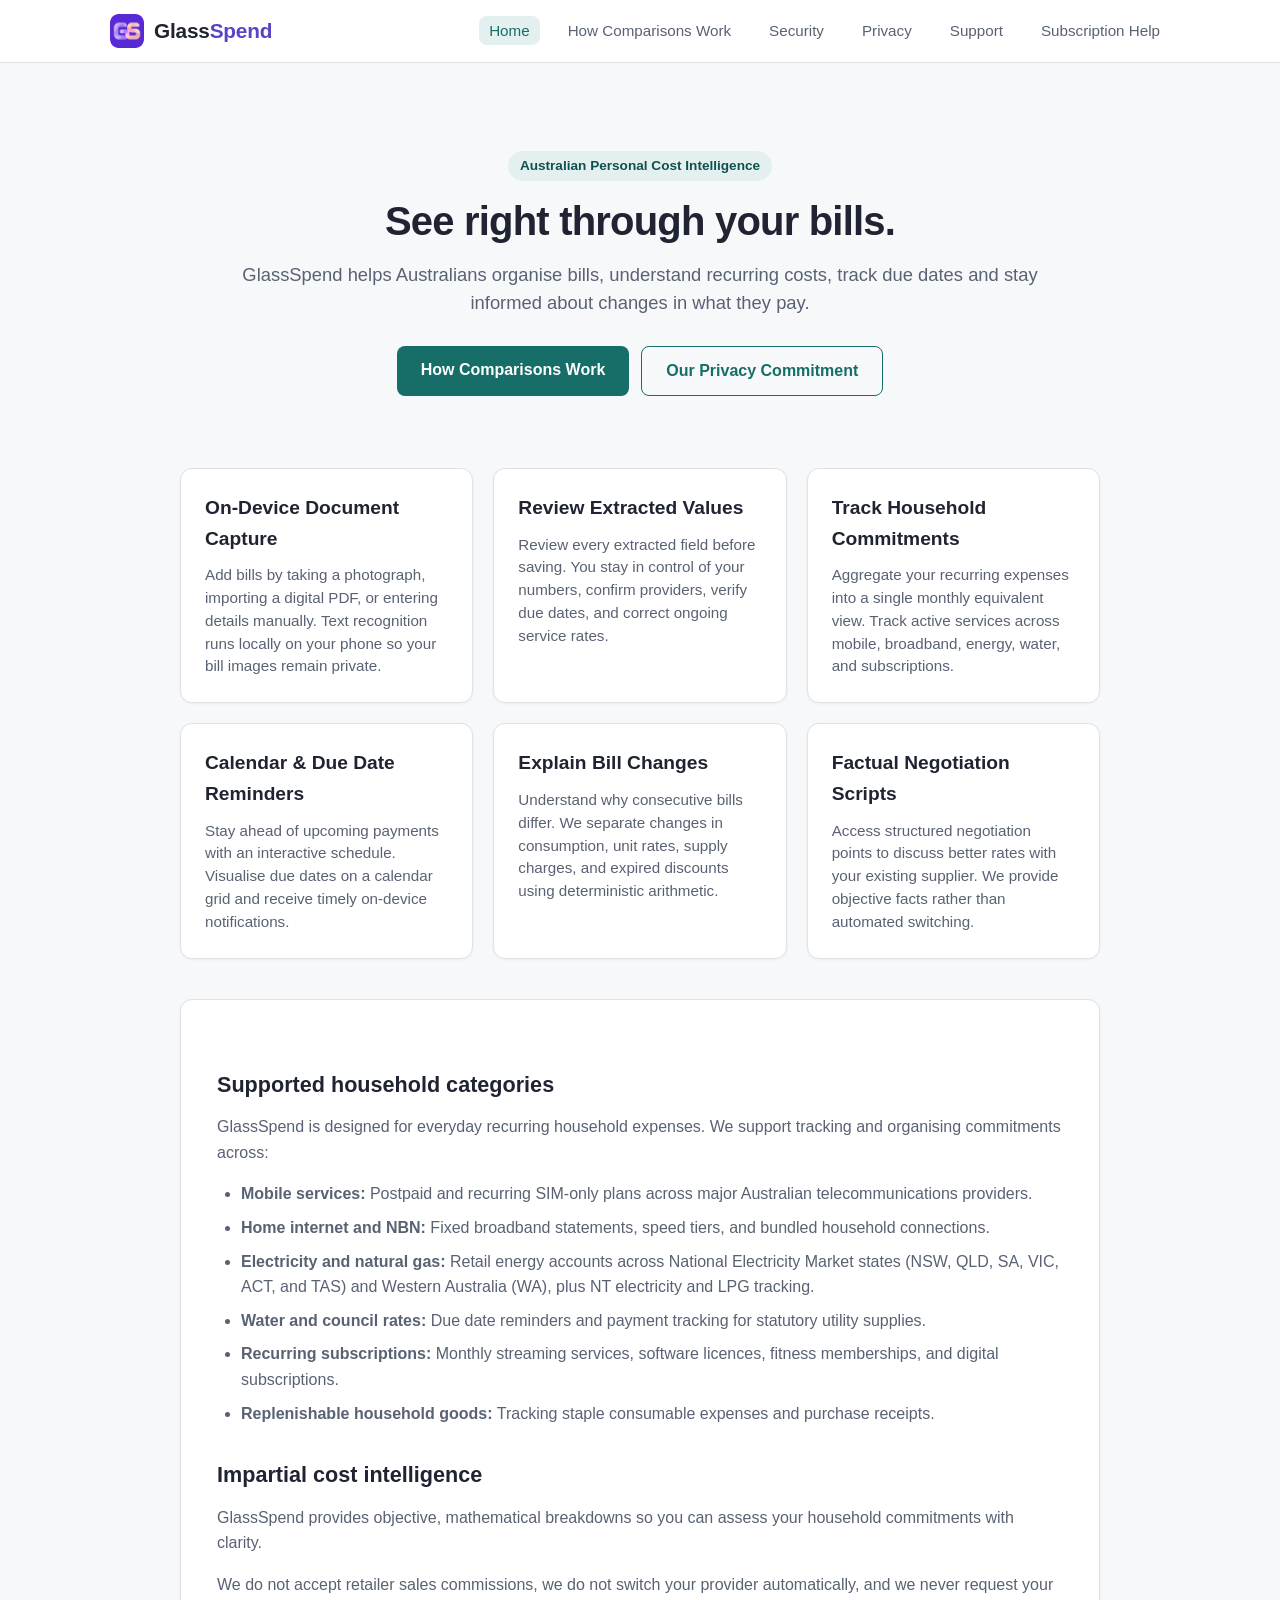
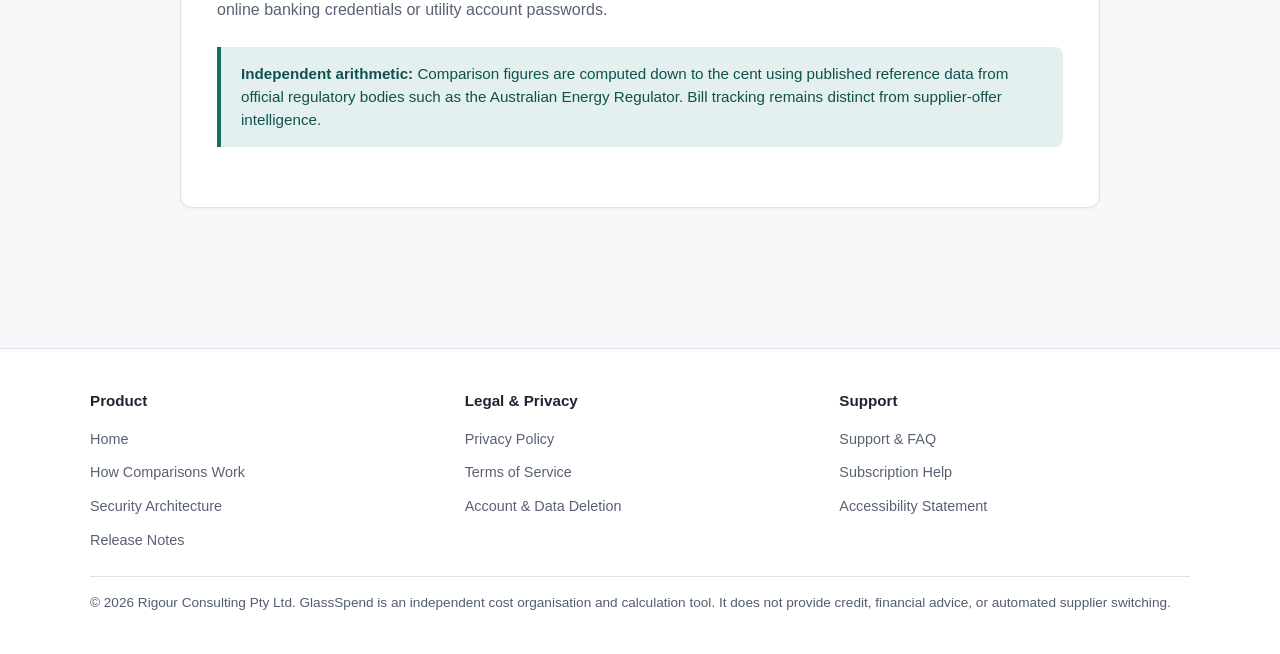
==== commit dcfcea36: "Harmonise official contact email to rigour.consulting@gmail.com and clarify WA/NT coverage" ====
--- a/index.html
+++ b/index.html
@@ -73,7 +73,7 @@
       <ul>
         <li><strong>Mobile services:</strong> Postpaid and recurring SIM-only plans across major Australian telecommunications providers.</li>
         <li><strong>Home internet and NBN:</strong> Fixed broadband statements, speed tiers, and bundled household connections.</li>
-        <li><strong>Electricity and natural gas:</strong> Retail energy accounts across National Electricity Market states (NSW, QLD, SA, VIC, ACT, and TAS).</li>
+        <li><strong>Electricity and natural gas:</strong> Retail energy accounts across National Electricity Market states (NSW, QLD, SA, VIC, ACT, and TAS) and Western Australia (WA), plus NT electricity and LPG tracking.</li>
         <li><strong>Water and council rates:</strong> Due date reminders and payment tracking for statutory utility supplies.</li>
         <li><strong>Recurring subscriptions:</strong> Monthly streaming services, software licences, fitness memberships, and digital subscriptions.</li>
         <li><strong>Replenishable household goods:</strong> Tracking staple consumable expenses and purchase receipts.</li>
